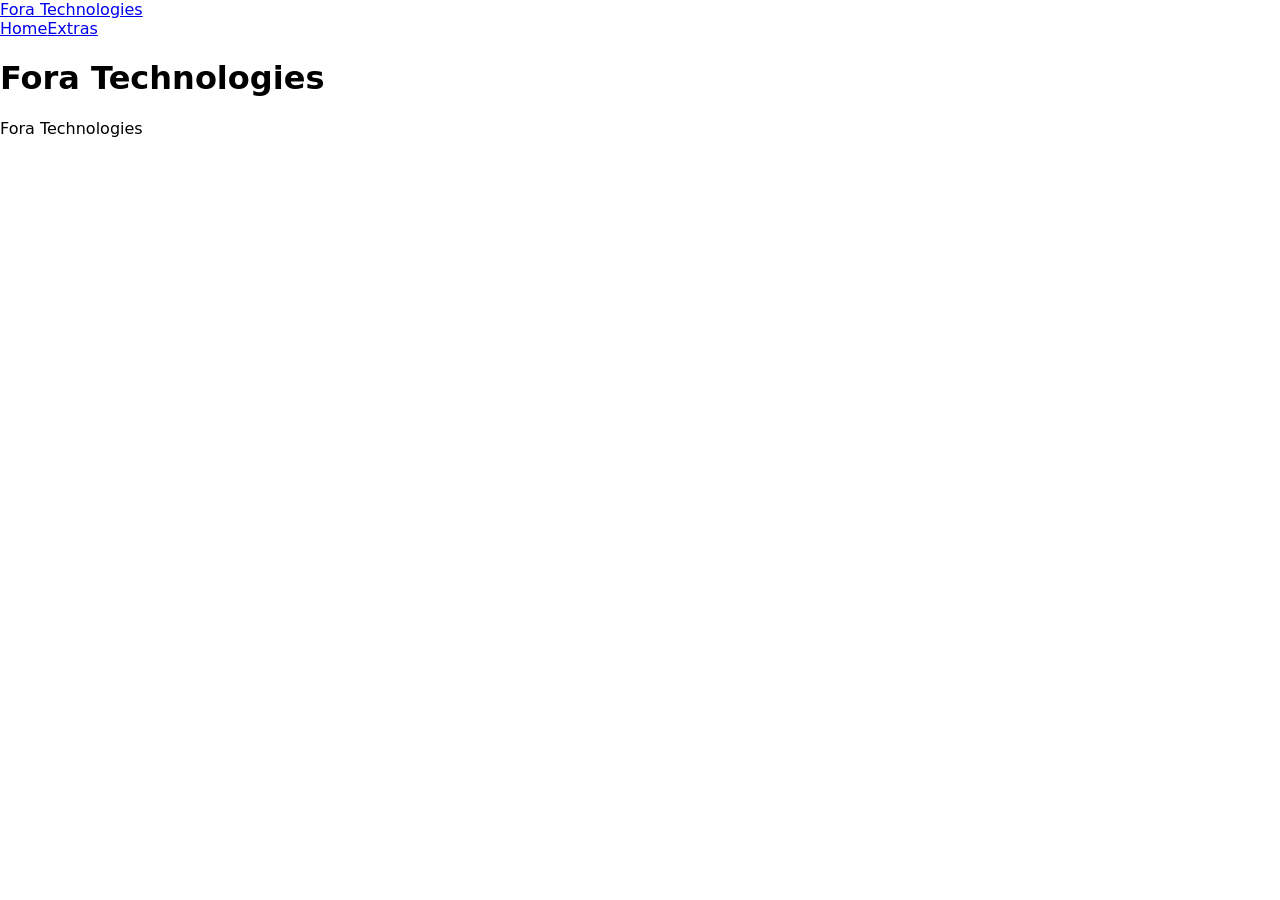
==== index.html @ 749cbc9c "Scaffold: two pages, styles and scripts" ====
<!doctype html>
<html lang="en">
<head>
<meta charset="utf-8">
<meta name="viewport" content="width=device-width, initial-scale=1">
<title>Fora Technologies | Fora Technologies</title>
<link rel="stylesheet" href="css/tokens.css">
<link rel="stylesheet" href="css/layout.css">
<link rel="stylesheet" href="css/site.css">
</head>
<body>
<a class="skip" href="#main">Skip to content</a>
<header class="site-header"><a class="brand" href="index.html">Fora Technologies</a>
<nav aria-label="Main"><a href="index.html">Home</a><a href="extras.html">Extras</a></nav></header>
<main id="main">
<h1>Fora Technologies</h1>
<!-- content: build.fullstack -->
</main>
<footer class="site-footer"><p>Fora Technologies</p></footer>
<script src="js/nav.js"></script>
<script src="js/app.js"></script>
</body>
</html>
---- css/tokens.css ----
:root{/* design tokens: designer */}
---- css/layout.css ----
/* layout: ui/ux */
---- css/site.css ----
body{font-family:system-ui,sans-serif;margin:0}
.skip{position:absolute;left:-999px}.skip:focus{left:0}
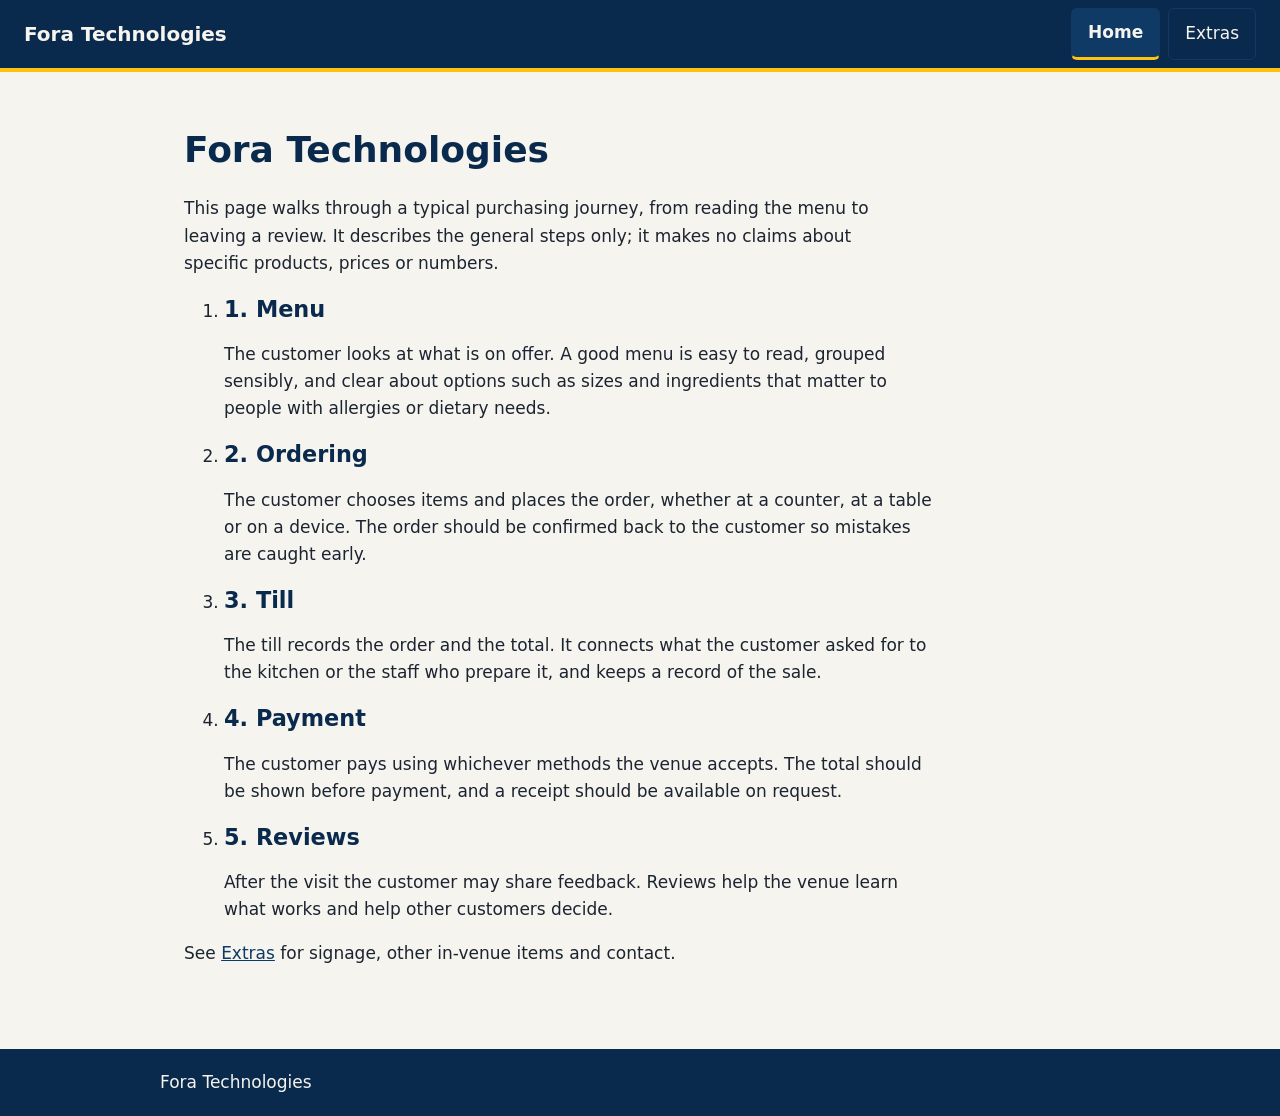
==== commit 310d18a8: "Add general purchasing journey and extras content" ====
--- a/index.html
+++ b/index.html
@@ -14,7 +14,20 @@
 <nav aria-label="Main"><a href="index.html">Home</a><a href="extras.html">Extras</a></nav></header>
 <main id="main">
 <h1>Fora Technologies</h1>
-<!-- content: build.fullstack -->
+<p class="lead">This page walks through a typical purchasing journey, from reading the menu to leaving a review. It describes the general steps only; it makes no claims about specific products, prices or numbers.</p>
+<ol class="journey">
+<li id="menu"><h2>1. Menu</h2>
+<p>The customer looks at what is on offer. A good menu is easy to read, grouped sensibly, and clear about options such as sizes and ingredients that matter to people with allergies or dietary needs.</p></li>
+<li id="ordering"><h2>2. Ordering</h2>
+<p>The customer chooses items and places the order, whether at a counter, at a table or on a device. The order should be confirmed back to the customer so mistakes are caught early.</p></li>
+<li id="till"><h2>3. Till</h2>
+<p>The till records the order and the total. It connects what the customer asked for to the kitchen or the staff who prepare it, and keeps a record of the sale.</p></li>
+<li id="payment"><h2>4. Payment</h2>
+<p>The customer pays using whichever methods the venue accepts. The total should be shown before payment, and a receipt should be available on request.</p></li>
+<li id="reviews"><h2>5. Reviews</h2>
+<p>After the visit the customer may share feedback. Reviews help the venue learn what works and help other customers decide.</p></li>
+</ol>
+<p>See <a href="extras.html">Extras</a> for signage, other in-venue items and contact.</p>
 </main>
 <footer class="site-footer"><p>Fora Technologies</p></footer>
 <script src="js/nav.js"></script>
--- a/css/layout.css
+++ b/css/layout.css
@@ -1 +1,90 @@
-/* layout: ui/ux */
+/* layout: ui/ux. Phone first, step-by-step journey. Colours and type come from tokens.css; fallbacks keep it readable until they land */
+:root{
+  --_paper:var(--color-paper,#f6f4ef);--_surface:var(--color-surface,#fff);--_ink:var(--color-ink,#1b2430);
+  --_dark:var(--color-navy-800,#0a2a4d);--_dark2:var(--color-navy-700,#0f3a66);--_accent:var(--color-safety,#ffc20e);
+  --_line:var(--color-steel-300,#bcc3ca);--_link:var(--color-navy-700,#0f3a66);--_focus:var(--color-focus,#0b63ce);
+  --_font:var(--font-body,system-ui,-apple-system,"Segoe UI",Roboto,Arial,sans-serif);
+  --_gap:var(--space-4,1rem);--_max:var(--content-width,60rem);--_touch:3.25rem;
+}
+*,*::before,*::after{box-sizing:border-box}
+html{-webkit-text-size-adjust:100%}
+body{margin:0;background:var(--_paper);color:var(--_ink);font-family:var(--_font);font-size:1.0625rem;line-height:1.6}
+img,svg{max-width:100%;height:auto}
+h1,h2,h3{line-height:1.2;color:var(--_dark)}
+h1{font-size:1.75rem}h2{font-size:1.4rem}h3{font-size:1.15rem}
+a{color:var(--_link)}
+:focus-visible{outline:3px solid var(--_focus);outline-offset:2px}
+.site-header :focus-visible,.site-footer :focus-visible{outline-color:var(--_paper)}
+
+.skip{position:absolute;left:.5rem;top:-4rem;z-index:100;padding:.75rem 1rem;background:var(--_dark);color:var(--_paper);border-radius:4px;text-decoration:none}
+.skip:focus{top:.5rem}
+
+.site-header{background:var(--_dark);color:var(--_paper);border-bottom:4px solid var(--_accent);padding:.5rem var(--_gap)}
+.brand{display:inline-block;color:var(--_paper);font-weight:800;font-size:1.25rem;text-decoration:none;padding:.5rem 0}
+.site-header nav{display:flex;gap:.5rem;margin-top:.25rem}
+.site-header nav a{flex:1;display:flex;align-items:center;justify-content:center;min-height:var(--_touch);padding:.5rem 1rem;color:var(--_paper);text-decoration:none;border-radius:6px;border:1px solid var(--_dark2);text-align:center}
+.site-header nav a:hover{background:var(--_dark2)}
+.site-header nav a[aria-current="page"]{background:var(--_dark2);font-weight:700;border-bottom:3px solid var(--_accent)}
+
+main{max-width:var(--_max);margin:0 auto;padding:1.25rem var(--_gap)}
+main p,main li{max-width:66ch}
+.site-footer{background:var(--_dark);color:var(--_paper);padding:1.25rem var(--_gap);margin-top:2rem}
+.site-footer p{max-width:var(--_max);margin:0 auto}
+.site-footer a{color:var(--_paper)}
+
+/* forms: big touch targets, labels above fields */
+label{display:block;font-weight:700;margin:1rem 0 .35rem}
+input,select,textarea{display:block;width:100%;min-height:var(--_touch);padding:.6rem .75rem;font:inherit;color:var(--_ink);background:var(--_surface);border:var(--field-border,2px solid #4a5460);border-radius:6px}
+textarea{min-height:8rem}
+fieldset{border:1px solid var(--_line);border-radius:6px;margin:1rem 0;padding:.5rem 1rem 1rem}
+button,.button{display:inline-flex;align-items:center;justify-content:center;min-height:var(--_touch);min-width:var(--_touch);padding:.6rem 1.25rem;font:inherit;font-weight:700;color:var(--_paper);background:var(--color-navy-700,#0f3a66);border:0;border-radius:6px;text-decoration:none;cursor:pointer}
+button:hover,.button:hover{background:var(--color-navy-800,#0a2a4d)}
+button:disabled,.button[aria-disabled="true"]{background:var(--color-steel-100,#e6e9ec);color:var(--color-steel-700,#4a5460);border:2px dashed var(--color-steel-300,#bcc3ca);cursor:not-allowed;opacity:1}
+button:disabled:hover{background:var(--color-steel-100,#e6e9ec)}
+
+/* form guidance: hint text, inline errors (icon + text, not colour alone), status message */
+.hint{margin:.25rem 0 0;font-size:.9rem;color:var(--color-steel-700,#4a5460)}
+.err{margin:.35rem 0 0;font-weight:700;color:var(--color-error-700,#b3261e)}
+.err:empty{display:none}
+.err::before{content:"\26A0\FE0E  "}
+input[aria-invalid="true"],select[aria-invalid="true"],textarea[aria-invalid="true"]{border:var(--field-border-error,2px solid #b3261e)}
+[role="status"]:not(:empty){margin:1rem 0;padding:.75rem 1rem;border-radius:6px;background:var(--color-success-bg,#e8f5ec);border:2px solid var(--color-success-700,#1e6b34);color:var(--color-success-700,#1e6b34);font-weight:700}
+.sr-only{position:absolute;width:1px;height:1px;margin:-1px;padding:0;overflow:hidden;clip:rect(0 0 0 0);white-space:nowrap;border:0}
+form button[type=submit]{width:100%;margin-top:1.25rem}
+
+/* cards and lists: <ul class="cards"><li class="card"> */
+.cards{list-style:none;margin:1.25rem 0;padding:0;display:grid;gap:var(--_gap)}
+.card{background:var(--_surface);border:1px solid var(--_line);border-radius:8px;padding:var(--_gap);box-shadow:var(--shadow-card,0 1px 3px rgba(0,0,0,.15))}
+.card h2,.card h3{margin-top:0}
+
+/* tables: div.table-wrap[tabindex=0][role=region][aria-label] > table.stack-table, td[data-label] */
+.table-wrap{overflow-x:auto;margin:1.25rem 0}
+table{border-collapse:collapse;width:100%;background:var(--_surface)}
+th,td{text-align:left;padding:.75rem;border-bottom:1px solid var(--_line);vertical-align:top}
+th{background:var(--color-steel-100,#e8eaed)}
+@media (max-width:39.99rem){
+  .stack-table thead{position:absolute;left:-999px}
+  .stack-table tr{display:block;margin-bottom:1rem;border:1px solid var(--_line);border-radius:6px}
+  .stack-table td{display:block}
+  .stack-table td::before{content:attr(data-label);display:block;font-size:.8rem;text-transform:uppercase;letter-spacing:.05em;color:var(--color-steel-700,#4a5563)}
+}
+
+@media (min-width:40rem){
+  h1{font-size:2.25rem}
+  .site-header{display:flex;align-items:center;justify-content:space-between;gap:1.5rem;padding:.5rem 1.5rem}
+  .site-header nav{margin:0}
+  .site-header nav a{flex:none}
+  main{padding:2rem 1.5rem}
+  .cards{grid-template-columns:repeat(2,1fr)}
+  form button[type=submit]{width:auto}
+}
+/* journey: <ol class="steps"><li class="step"><h2>..</h2><p>..</p></li></ol>; numbered, one column on phones, a line joins the steps */
+.steps{list-style:none;margin:1.5rem 0;padding:0;counter-reset:step}
+.step{position:relative;counter-increment:step;margin:0 0 1rem;padding:var(--_gap) var(--_gap) var(--_gap) 4rem;background:var(--_surface);border:1px solid var(--_line);border-radius:8px;box-shadow:var(--shadow-card,0 1px 3px rgba(0,0,0,.15));max-width:none}
+.step::before{content:counter(step);position:absolute;left:var(--_gap);top:var(--_gap);width:2.25rem;height:2.25rem;border-radius:50%;background:var(--_dark);color:var(--_paper);font-weight:800;display:flex;align-items:center;justify-content:center}
+.step:not(:last-child)::after{content:"";position:absolute;left:calc(var(--_gap) + 1.125rem - 1px);bottom:-1rem;height:1rem;border-left:2px solid var(--_dark2)}
+.step h2,.step h3{margin:0 0 .35rem;font-size:1.2rem}
+.step p{margin:.25rem 0}
+.step img,.step svg{max-width:6rem}
+@media (min-width:60rem){.step{padding-left:4.5rem}}
+@media (prefers-reduced-motion:reduce){*{scroll-behavior:auto!important;transition:none!important;animation:none!important}}
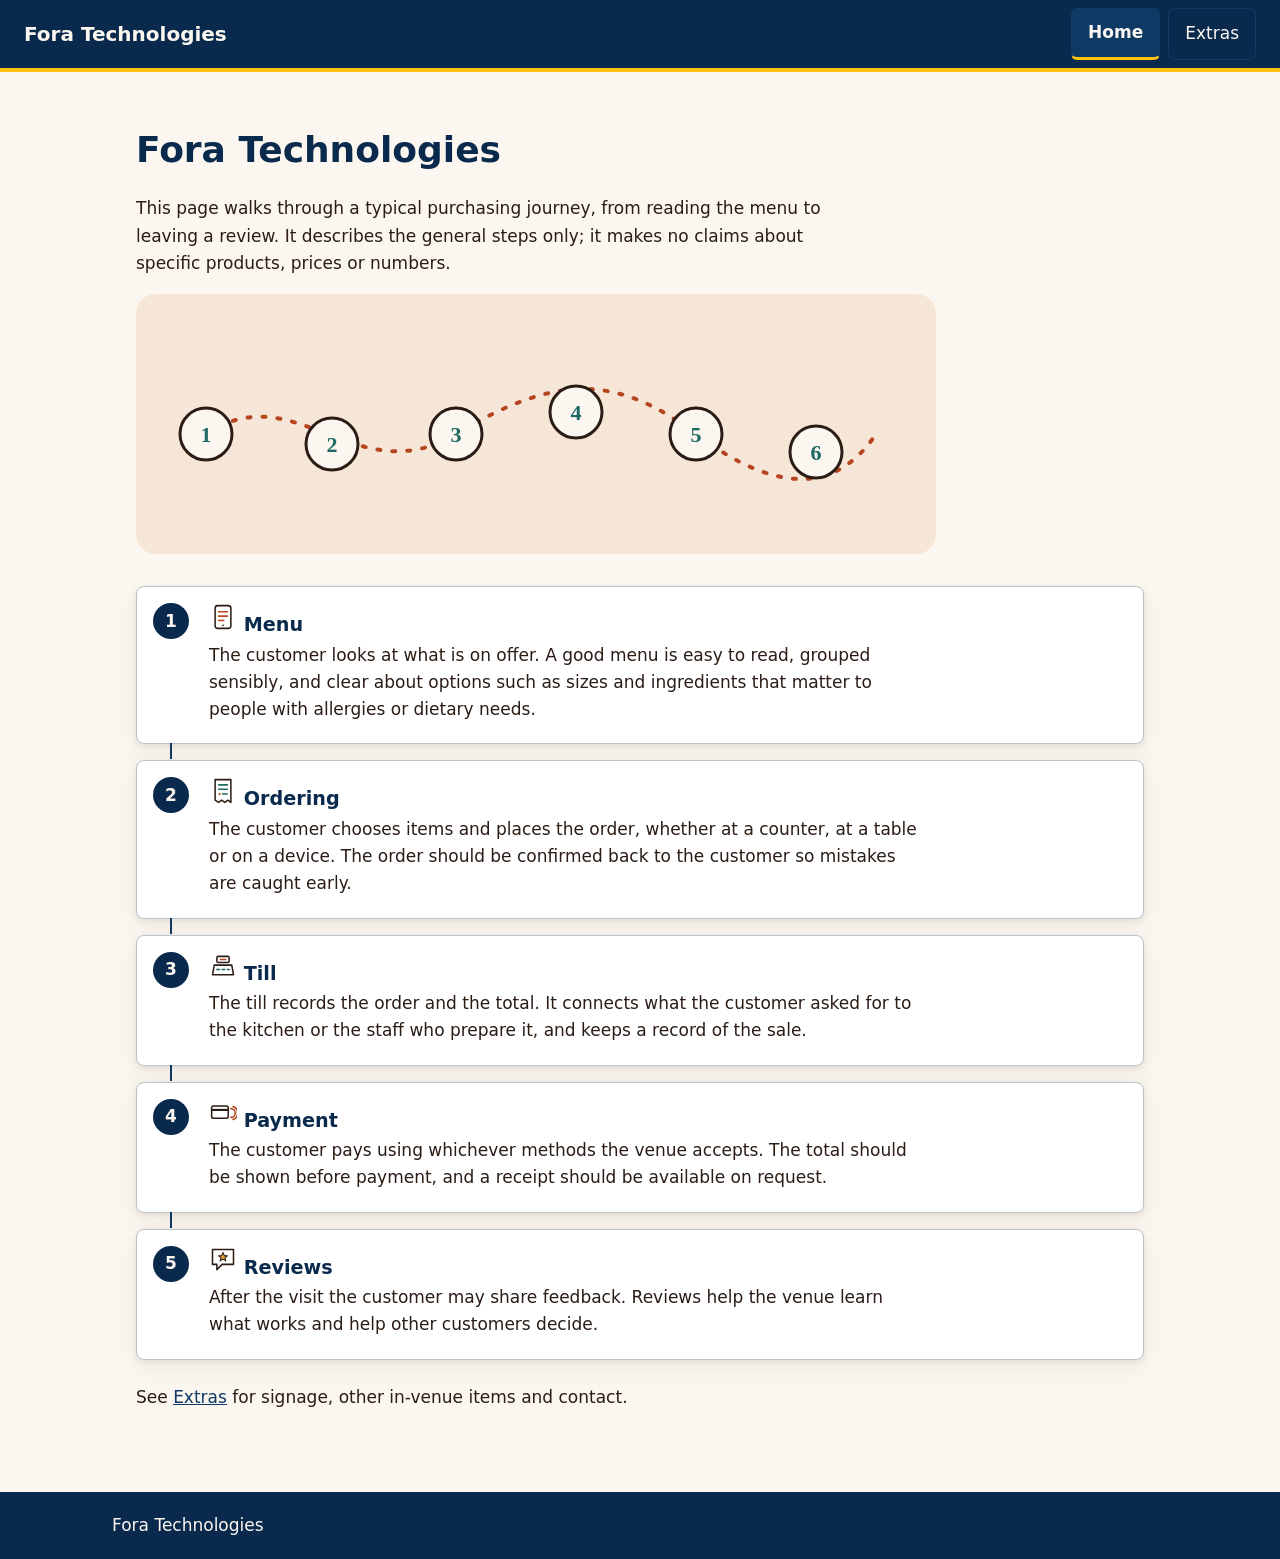
==== commit cd38b19c: "Use steps/step classes, drop typed numbers, add designer icons and hero" ====
--- a/index.html
+++ b/index.html
@@ -15,16 +15,17 @@
 <main id="main">
 <h1>Fora Technologies</h1>
 <p class="lead">This page walks through a typical purchasing journey, from reading the menu to leaving a review. It describes the general steps only; it makes no claims about specific products, prices or numbers.</p>
-<ol class="journey">
-<li id="menu"><h2>1. Menu</h2>
+<img src="assets/journey-hero.svg" alt="Illustration of a customer moving from menu to payment to review" style="max-width:100%;height:auto">
+<ol class="steps">
+<li class="step" id="menu"><h2><img src="assets/icon-menu.svg" alt="" width="28" height="28"> Menu</h2>
 <p>The customer looks at what is on offer. A good menu is easy to read, grouped sensibly, and clear about options such as sizes and ingredients that matter to people with allergies or dietary needs.</p></li>
-<li id="ordering"><h2>2. Ordering</h2>
+<li class="step" id="ordering"><h2><img src="assets/icon-order.svg" alt="" width="28" height="28"> Ordering</h2>
 <p>The customer chooses items and places the order, whether at a counter, at a table or on a device. The order should be confirmed back to the customer so mistakes are caught early.</p></li>
-<li id="till"><h2>3. Till</h2>
+<li class="step" id="till"><h2><img src="assets/icon-till.svg" alt="" width="28" height="28"> Till</h2>
 <p>The till records the order and the total. It connects what the customer asked for to the kitchen or the staff who prepare it, and keeps a record of the sale.</p></li>
-<li id="payment"><h2>4. Payment</h2>
+<li class="step" id="payment"><h2><img src="assets/icon-payment.svg" alt="" width="28" height="28"> Payment</h2>
 <p>The customer pays using whichever methods the venue accepts. The total should be shown before payment, and a receipt should be available on request.</p></li>
-<li id="reviews"><h2>5. Reviews</h2>
+<li class="step" id="reviews"><h2><img src="assets/icon-review.svg" alt="" width="28" height="28"> Reviews</h2>
 <p>After the visit the customer may share feedback. Reviews help the venue learn what works and help other customers decide.</p></li>
 </ol>
 <p>See <a href="extras.html">Extras</a> for signage, other in-venue items and contact.</p>
--- a/css/tokens.css
+++ b/css/tokens.css
@@ -1 +1,49 @@
-:root{/* design tokens: designer */}
+/* Design tokens: fora-technologies. Warm, modern hospitality; generic, no real brand marks.
+   Palette: cream paper, espresso ink, terracotta for actions, teal for contrast, saffron as a fill only.
+   Contrast (hand-calculated, AA): ink on cream ~14:1, terracotta-700 on cream ~6:1,
+   white on terracotta-700 ~6.5:1, white on teal-700 ~6.6:1, ink on saffron ~9:1.
+   Type: system stacks only. Headings use a serif for warmth, body a clean sans; 1.25 scale. */
+:root {
+  --color-paper: #fbf6ef;
+  --color-surface: #ffffff;
+  --color-blush: #f6e6d8;
+  --color-ink: #2b1d16;
+  --color-ink-soft: #5a463b;
+  --color-line: #e2d3c4;
+  --color-terracotta-600: #b5441f;
+  --color-terracotta-700: #9a3718;
+  --color-teal-700: #1c6a63;
+  --color-teal-100: #dcefec;
+  --color-saffron: #e8a33d;
+  --color-focus: #0b63ce;
+
+  --font-body: system-ui, -apple-system, "Segoe UI", Roboto, "Helvetica Neue", Arial, sans-serif;
+  --font-heading: Georgia, "Iowan Old Style", "Palatino Linotype", Palatino, serif;
+
+  --text-sm: 0.9rem;
+  --text-base: 1.0625rem;
+  --text-md: 1.3rem;
+  --text-lg: 1.65rem;
+  --text-xl: 2.1rem;
+  --text-2xl: 2.7rem;
+  --leading-tight: 1.2;
+  --leading-body: 1.65;
+  --weight-heading: 700;
+
+  --space-1: 0.25rem;
+  --space-2: 0.5rem;
+  --space-3: 0.75rem;
+  --space-4: 1rem;
+  --space-5: 1.5rem;
+  --space-6: 2rem;
+  --space-7: 3rem;
+  --space-8: 4.5rem;
+
+  --radius-sm: 6px;
+  --radius-md: 12px;
+  --radius-lg: 20px;
+  --border-width: 1px;
+  --shadow-card: 0 2px 6px rgba(43, 29, 22, 0.08), 0 8px 24px rgba(43, 29, 22, 0.06);
+  --content-width: 66rem;
+  --measure: 62ch;
+}
